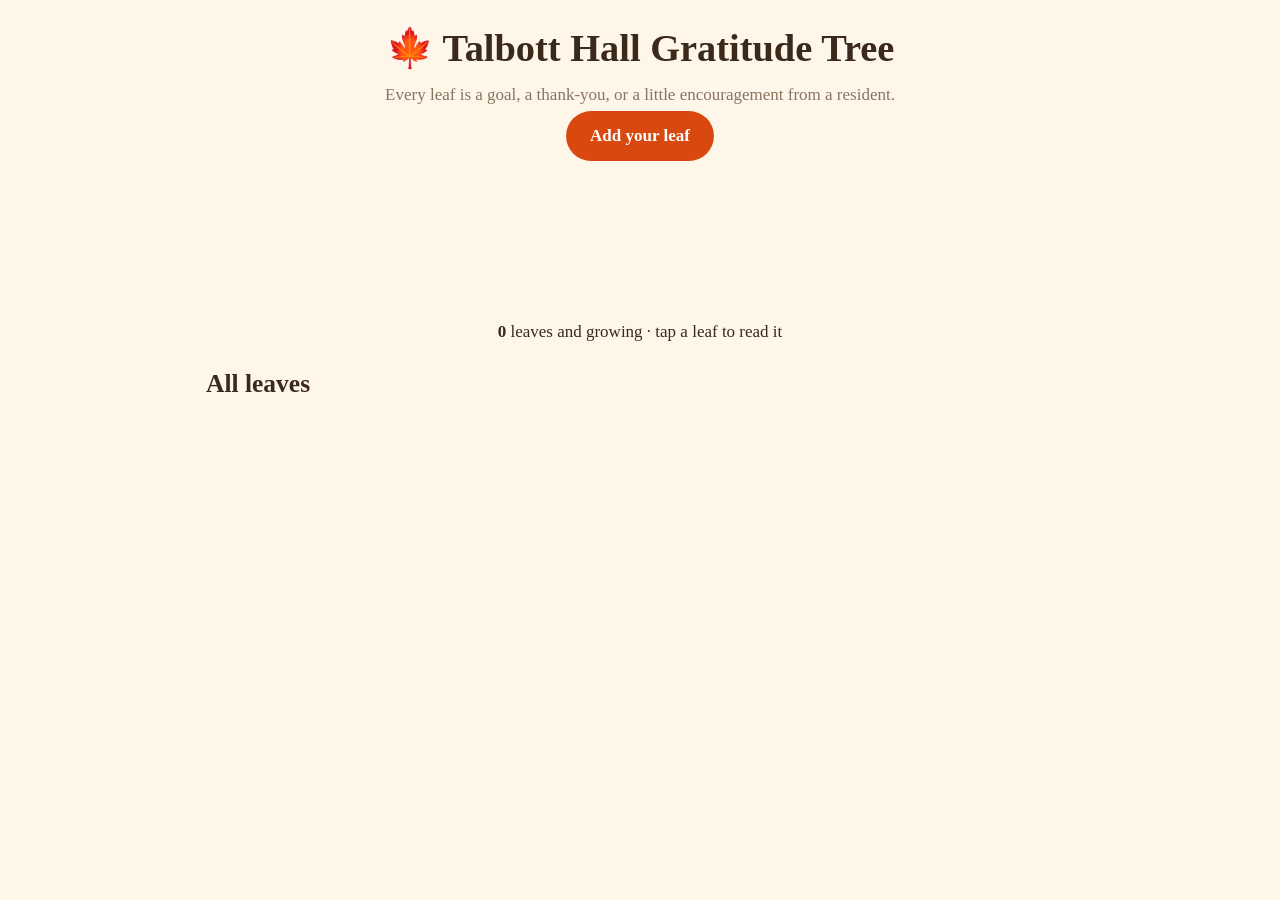
==== index.html @ 858ac649 "Talbott Hall gratitude tree Co-Authored-By: Claude Sonnet 5.5 <noreply@anthropic.com>" ====
<!doctype html><html lang="en"><head><meta charset="utf-8">
<meta name="viewport" content="width=device-width,initial-scale=1">
<title>Talbott Hall Gratitude Tree</title><link rel="stylesheet" href="style.css"></head><body>
<div class="banner" id="demo" hidden>Demo mode: leaves are saved only in this browser. Add your Firebase config to go live.</div>
<header><h1>🍁 Talbott Hall Gratitude Tree</h1>
<p>Every leaf is a goal, a thank-you, or a little encouragement from a resident.</p>
<a class="btn" href="add.html">Add your leaf</a></header>
<main>
<svg id="tree" role="img" aria-label="Tree growing with resident leaves"></svg>
<p class="stats"><b id="count">0</b> leaves and growing · tap a leaf to read it</p>
<h2>All leaves</h2><ul id="wall"></ul>
</main>
<div id="card" hidden><button aria-label="Close">×</button><p></p><small></small></div>
<script type="module" src="js/tree.js"></script></body></html>
---- style.css ----
:root{--bg:#fdf6e9;--ink:#3b2a1a;--accent:#d9480f;--card:#fff;--muted:#8a7560}
@media(prefers-color-scheme:dark){:root{--bg:#1f1710;--ink:#f6e8d3;--card:#2b2016;--muted:#b9a58d}}
*{box-sizing:border-box}
body{margin:0;background:var(--bg);color:var(--ink);font:17px/1.5 Georgia,serif}
header{text-align:center;padding:20px 16px 0}
h1{margin:0;font-size:clamp(1.6rem,5vw,2.4rem)}
header p{margin:4px 0;color:var(--muted)}
.btn{display:inline-block;background:var(--accent);color:#fff;border:0;border-radius:999px;padding:12px 24px;font:inherit;font-weight:bold;text-decoration:none;cursor:pointer}
.btn.alt{background:transparent;color:var(--accent);border:2px solid var(--accent)}
.btn:disabled{opacity:.6}
main{max-width:900px;margin:0 auto;padding:0 16px 40px}
#tree{width:100%;height:auto;max-height:78vh;display:block}
.branch{stroke:#6b4423;stroke-linecap:round;fill:none;stroke-dasharray:1;stroke-dashoffset:1;transition:stroke-dashoffset 1.6s ease}
.branch.on{stroke-dashoffset:0}
.leaf{cursor:pointer;transform:var(--t);transition:filter .2s}
.leaf:hover,.leaf:focus{filter:brightness(1.2) drop-shadow(0 0 4px #0006);outline:0}
.leaf.new{animation:drop 1.6s ease-out}
@keyframes drop{from{transform:var(--t) translateY(-120px) rotate(200deg);opacity:0}to{opacity:1}}
.stats{text-align:center;margin:8px 0 16px}
#card{position:fixed;inset:auto 16px 16px;max-width:460px;margin:auto;background:var(--card);border-radius:16px;padding:18px 20px;box-shadow:0 8px 30px #0005;z-index:9}
#card p{font-size:1.15rem;margin:0 0 6px}#card small{color:var(--muted)}
#card button{position:absolute;top:6px;right:10px;background:0;border:0;font-size:1.5rem;color:var(--muted);cursor:pointer}
#wall{list-style:none;padding:0;display:grid;gap:12px;grid-template-columns:repeat(auto-fill,minmax(240px,1fr))}
#wall li{background:var(--card);border-left:5px solid var(--accent);border-radius:8px;padding:12px 14px}
#wall p{margin:0 0 4px}#wall small{color:var(--muted)}
.banner{background:#fff3bf;color:#5c4a00;text-align:center;padding:8px 12px;font:14px system-ui}
.box{background:var(--card);border-radius:16px;padding:22px;margin:16px 0;box-shadow:0 2px 12px #0002;text-align:center}
.box .btn{margin:6px}
textarea,input[type=text]{width:100%;font:inherit;padding:10px;border-radius:10px;border:1px solid var(--muted);background:var(--bg);color:var(--ink)}
textarea{min-height:130px}
label{display:block;text-align:left;margin-top:12px}
.row{display:flex;justify-content:space-between;color:var(--muted);font-size:.85rem}
#preview{max-width:100%;max-height:240px;border-radius:10px;margin-bottom:10px}
#preview:not([src]){display:none}
input[type=file]{display:none}
#pct{font-size:2rem;color:var(--accent)}
[hidden]{display:none!important}
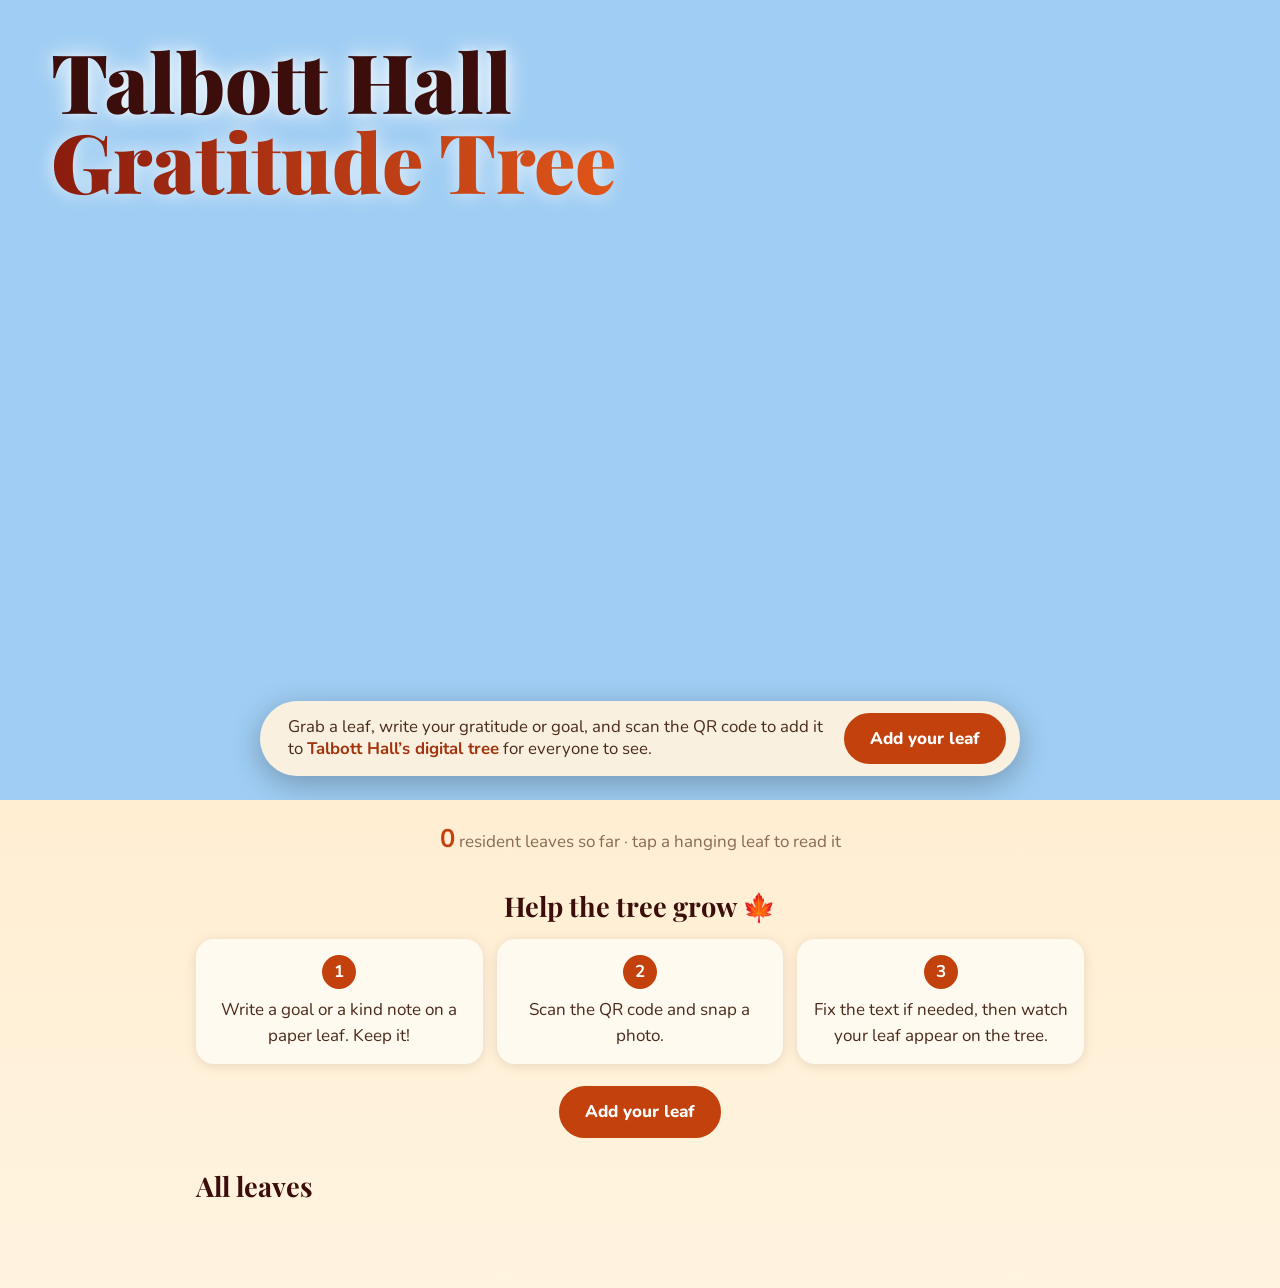
==== commit 29b714c9: "Flyer-style animated tree, required NJIT email, sample leaves, how-it-works Co-Authored-By: Claude S" ====
--- a/index.html
+++ b/index.html
@@ -2,12 +2,20 @@
 <meta name="viewport" content="width=device-width,initial-scale=1">
 <title>Talbott Hall Gratitude Tree</title><link rel="stylesheet" href="style.css"></head><body>
 <div class="banner" id="demo" hidden>Demo mode: leaves are saved only in this browser. Add your Firebase config to go live.</div>
-<header><h1>🍁 Talbott Hall Gratitude Tree</h1>
-<p>Every leaf is a goal, a thank-you, or a little encouragement from a resident.</p>
-<a class="btn" href="add.html">Add your leaf</a></header>
+<section class="hero">
+  <svg id="tree" viewBox="0 0 1600 1000" preserveAspectRatio="xMidYMid slice" role="img" aria-label="A maple tree in front of Talbott Hall, hung with residents' leaves"></svg>
+  <div class="title"><h1><span>Talbott Hall</span><em>Gratitude Tree</em></h1></div>
+  <div class="cap"><p>Grab a leaf, write your gratitude or goal, and scan the QR code to add it to <b>Talbott Hall’s digital tree</b> for everyone to see.</p><a class="btn" href="add.html">Add your leaf</a></div>
+</section>
 <main>
-<svg id="tree" role="img" aria-label="Tree growing with resident leaves"></svg>
-<p class="stats"><b id="count">0</b> leaves and growing · tap a leaf to read it</p>
+<p class="stats"><b id="count">0</b> resident leaves so far · tap a hanging leaf to read it</p>
+<h2 class="center">Help the tree grow 🍁</h2>
+<ol class="steps">
+  <li><b>1</b>Write a goal or a kind note on a paper leaf. Keep it!</li>
+  <li><b>2</b>Scan the QR code and snap a photo.</li>
+  <li><b>3</b>Fix the text if needed, then watch your leaf appear on the tree.</li>
+</ol>
+<p class="center"><a class="btn" href="add.html">Add your leaf</a></p>
 <h2>All leaves</h2><ul id="wall"></ul>
 </main>
 <div id="card" hidden><button aria-label="Close">×</button><p></p><small></small></div>
--- a/style.css
+++ b/style.css
@@ -1,37 +1,64 @@
-:root{--bg:#fdf6e9;--ink:#3b2a1a;--accent:#d9480f;--card:#fff;--muted:#8a7560}
-@media(prefers-color-scheme:dark){:root{--bg:#1f1710;--ink:#f6e8d3;--card:#2b2016;--muted:#b9a58d}}
+@import url('https://fonts.googleapis.com/css2?family=Caveat:wght@600;700&family=Nunito:wght@500;700;800&family=Playfair+Display:wght@700;900&display=swap');
+:root{--cream:#fff4e0;--ink:#4a2a1a;--maroon:#3b0d0b;--accent:#c2410c;--muted:#8a6a55;--card:#fffaf0}
 *{box-sizing:border-box}
-body{margin:0;background:var(--bg);color:var(--ink);font:17px/1.5 Georgia,serif}
-header{text-align:center;padding:20px 16px 0}
-h1{margin:0;font-size:clamp(1.6rem,5vw,2.4rem)}
-header p{margin:4px 0;color:var(--muted)}
-.btn{display:inline-block;background:var(--accent);color:#fff;border:0;border-radius:999px;padding:12px 24px;font:inherit;font-weight:bold;text-decoration:none;cursor:pointer}
-.btn.alt{background:transparent;color:var(--accent);border:2px solid var(--accent)}
-.btn:disabled{opacity:.6}
-main{max-width:900px;margin:0 auto;padding:0 16px 40px}
-#tree{width:100%;height:auto;max-height:78vh;display:block}
-.branch{stroke:#6b4423;stroke-linecap:round;fill:none;stroke-dasharray:1;stroke-dashoffset:1;transition:stroke-dashoffset 1.6s ease}
-.branch.on{stroke-dashoffset:0}
-.leaf{cursor:pointer;transform:var(--t);transition:filter .2s}
-.leaf:hover,.leaf:focus{filter:brightness(1.2) drop-shadow(0 0 4px #0006);outline:0}
-.leaf.new{animation:drop 1.6s ease-out}
-@keyframes drop{from{transform:var(--t) translateY(-120px) rotate(200deg);opacity:0}to{opacity:1}}
-.stats{text-align:center;margin:8px 0 16px}
-#card{position:fixed;inset:auto 16px 16px;max-width:460px;margin:auto;background:var(--card);border-radius:16px;padding:18px 20px;box-shadow:0 8px 30px #0005;z-index:9}
-#card p{font-size:1.15rem;margin:0 0 6px}#card small{color:var(--muted)}
+body{margin:0;background:linear-gradient(#cfe4f7,#ffe9c7 420px,#fff4e0);color:var(--ink);font:17px/1.5 Nunito,sans-serif;min-height:100vh}
+h1,h2{font-family:'Playfair Display',serif}
+.hero{position:relative;aspect-ratio:16/10;max-height:100vh;width:100%;overflow:hidden;background:#9fcdf3}
+.hero svg{position:absolute;inset:0;width:100%;height:100%;display:block}
+.title{position:absolute;top:5%;left:4%;pointer-events:none;text-shadow:0 0 24px #fff,0 0 8px #fff8}
+h1{margin:0;line-height:.98;font-weight:900;font-size:clamp(2rem,6.4vw,6rem)}
+h1 span{display:block;color:var(--maroon)}
+h1 em{display:block;font-style:normal;background:linear-gradient(90deg,#8a1c0e,#e0561a);-webkit-background-clip:text;background-clip:text;color:transparent;text-shadow:none;filter:drop-shadow(0 0 10px #fffc)}
+.cap{position:absolute;left:50%;bottom:3%;transform:translateX(-50%);width:min(760px,70%);display:flex;gap:16px;align-items:center;background:#fff3dff2;border-radius:999px;padding:12px 14px 12px 28px;box-shadow:0 8px 30px #0004}
+.cap p{margin:0;font-size:clamp(.78rem,1.4vw,1.05rem);line-height:1.35}.cap b{color:#a1330f}
+.btn{display:inline-block;background:var(--accent);color:#fff;border:2px solid var(--accent);border-radius:999px;padding:11px 24px;font:inherit;font-weight:800;text-decoration:none;cursor:pointer;white-space:nowrap;transition:transform .15s,box-shadow .15s}
+.btn:hover{transform:translateY(-2px);box-shadow:0 6px 16px #0004}
+.btn.alt{background:transparent;color:var(--accent)}.btn:disabled{opacity:.6}
+main{max-width:920px;margin:0 auto;padding:0 16px 48px}
+.stats{text-align:center;margin:20px 0;color:var(--muted)}.stats b{color:var(--accent);font-size:1.5em}
+h2{font-size:1.7rem;margin:28px 0 12px;color:var(--maroon)}
+#wall{list-style:none;padding:0;display:grid;gap:14px;grid-template-columns:repeat(auto-fill,minmax(240px,1fr))}
+#wall li{background:var(--card);border-left:5px solid var(--accent);border-radius:14px;padding:12px 16px;box-shadow:0 2px 12px #5b2a1422}
+#wall p{margin:0 0 4px}#wall small{color:var(--muted)}
+#card{position:fixed;inset:auto 16px 16px;max-width:460px;margin:auto;background:var(--card);border-radius:18px;padding:18px 22px;box-shadow:0 8px 30px #0006;z-index:9}
+#card p{font:700 1.5rem/1.2 Caveat,cursive;margin:0 0 6px}#card small{color:var(--muted)}
 #card button{position:absolute;top:6px;right:10px;background:0;border:0;font-size:1.5rem;color:var(--muted);cursor:pointer}
-#wall{list-style:none;padding:0;display:grid;gap:12px;grid-template-columns:repeat(auto-fill,minmax(240px,1fr))}
-#wall li{background:var(--card);border-left:5px solid var(--accent);border-radius:8px;padding:12px 14px}
-#wall p{margin:0 0 4px}#wall small{color:var(--muted)}
 .banner{background:#fff3bf;color:#5c4a00;text-align:center;padding:8px 12px;font:14px system-ui}
-.box{background:var(--card);border-radius:16px;padding:22px;margin:16px 0;box-shadow:0 2px 12px #0002;text-align:center}
+.box{background:var(--card);border-radius:22px;padding:24px;margin:16px 0;box-shadow:0 4px 20px #5b2a1428;text-align:center}
 .box .btn{margin:6px}
-textarea,input[type=text]{width:100%;font:inherit;padding:10px;border-radius:10px;border:1px solid var(--muted);background:var(--bg);color:var(--ink)}
-textarea{min-height:130px}
+header{text-align:center;padding:28px 16px 4px}header h1{font-size:clamp(2rem,7vw,3.2rem)}header h1 span{color:var(--accent)}header p{color:var(--muted)}
+textarea,input[type=text]{width:100%;font:inherit;padding:10px;border-radius:12px;border:1px solid #c9ab90;background:#fff;color:var(--ink)}
+textarea{min-height:130px;font:600 1.3rem/1.2 Caveat,cursive}
 label{display:block;text-align:left;margin-top:12px}
 .row{display:flex;justify-content:space-between;color:var(--muted);font-size:.85rem}
-#preview{max-width:100%;max-height:240px;border-radius:10px;margin-bottom:10px}
-#preview:not([src]){display:none}
-input[type=file]{display:none}
-#pct{font-size:2rem;color:var(--accent)}
+#preview{max-width:100%;max-height:240px;border-radius:10px;margin-bottom:10px}#preview:not([src]){display:none}
+input[type=file]{display:none}#pct{font-size:2rem;color:var(--accent)}
 [hidden]{display:none!important}
+/* ---------- motion ---------- */
+.wind{transform-origin:800px 890px;animation:wind 7s ease-in-out infinite alternate}
+@keyframes wind{from{transform:rotate(-.3deg)}to{transform:rotate(.4deg)}}
+.sway{animation:sway var(--d,5s) ease-in-out var(--dl,0s) infinite alternate}
+@keyframes sway{from{transform:rotate(-1.8deg) translateX(-2px)}to{transform:rotate(1.8deg) translateX(3px)}}
+.clump{opacity:0;transform:scale(.2);transform-box:fill-box;transform-origin:center;transition:opacity 1.2s,transform 1.6s cubic-bezier(.2,1.4,.4,1)}
+.clump.on{opacity:1;transform:none}
+.swing{transform-origin:0 0;animation:swing var(--d,4s) ease-in-out var(--dl,0s) infinite alternate}
+@keyframes swing{from{transform:rotate(-5deg)}to{transform:rotate(5deg)}}
+.drop{animation:drop 2s cubic-bezier(.3,.7,.4,1)}
+@keyframes drop{from{transform:translateY(-320px) rotate(160deg);opacity:0}to{transform:none;opacity:1}}
+.tag{cursor:pointer;transition:filter .2s}.tag:hover,.tag:focus{filter:brightness(1.12) drop-shadow(0 0 5px #fff);outline:0}
+.tagtxt{font:700 17px Caveat,cursive;fill:#5b2a14;pointer-events:none}
+.fall{animation:fall var(--d) linear var(--dl) infinite;transform:translate(var(--x),-80px)}
+@keyframes fall{0%{transform:translate(var(--x),-80px) rotate(0)}25%{transform:translate(calc(var(--x) + 90px),250px) rotate(180deg)}50%{transform:translate(calc(var(--x) - 30px),520px) rotate(360deg)}75%{transform:translate(calc(var(--x) + 110px),800px) rotate(540deg)}100%{transform:translate(calc(var(--x) + 40px),1100px) rotate(720deg)}}
+@media(prefers-reduced-motion:reduce){.wind,.sway,.swing,.fall{animation:none}}
+@media(max-width:820px){
+  .hero{aspect-ratio:auto;display:flex;flex-direction:column}
+  .title{position:static;order:-1;text-align:center;padding:20px 12px 0;pointer-events:auto}
+  .hero svg{position:relative;height:auto;aspect-ratio:1/1.05}
+  h1{font-size:clamp(2.2rem,11vw,3.4rem)}
+  .cap{position:static;transform:none;width:auto;margin:0 12px 14px;border-radius:24px;flex-direction:column;text-align:center;padding:16px}.cap p{font-size:.95rem}
+}
+.fine{font-size:.85rem;color:var(--muted);text-align:left;margin:8px 0 0}
+.center{text-align:center}
+.steps{list-style:none;padding:0;display:grid;gap:14px;grid-template-columns:repeat(auto-fit,minmax(220px,1fr));margin:12px 0 22px}
+.steps li{background:var(--card);border-radius:18px;padding:16px;box-shadow:0 2px 12px #5b2a1422;text-align:center}
+.steps b{display:flex;margin:0 auto 8px;width:34px;height:34px;border-radius:50%;background:var(--accent);color:#fff;align-items:center;justify-content:center}
